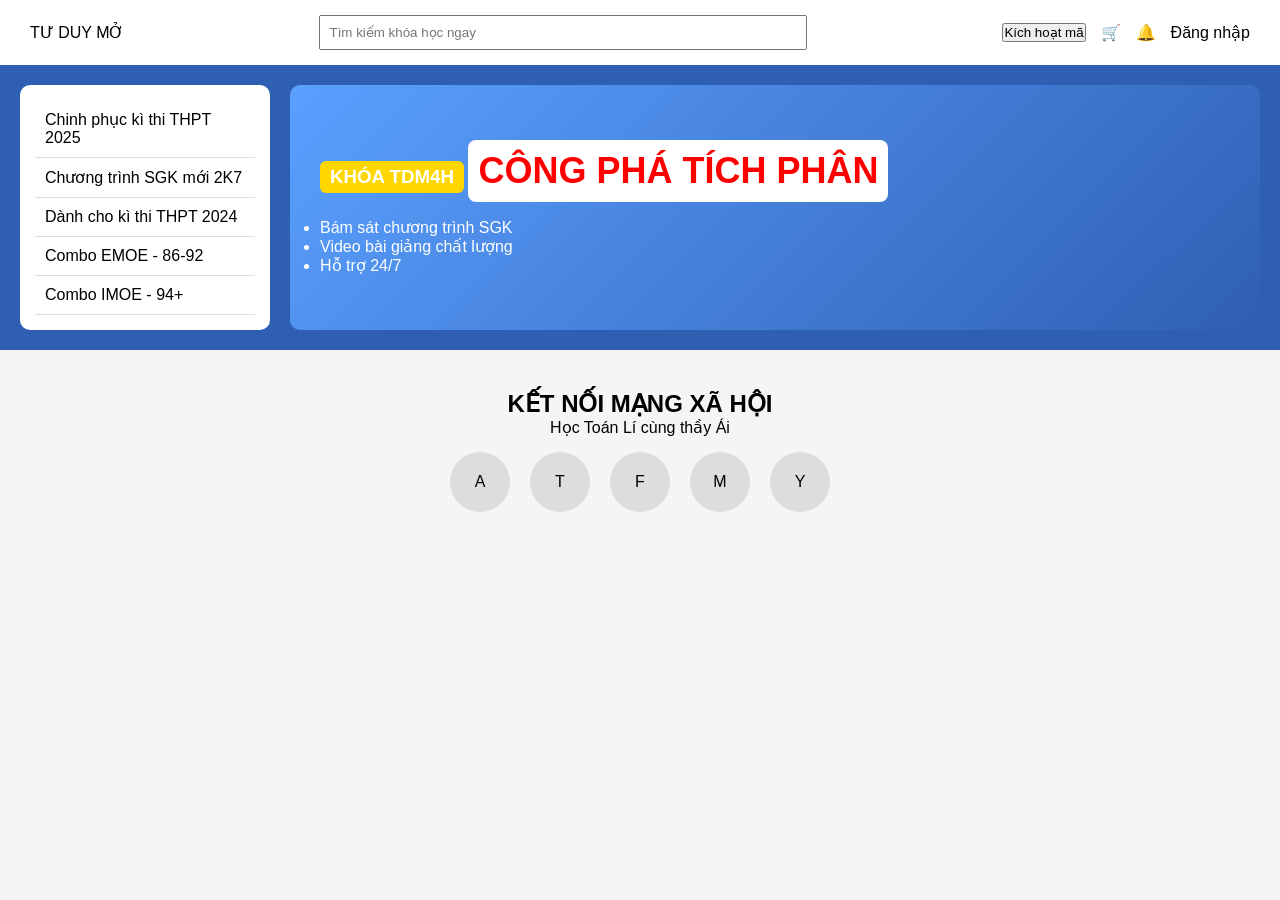
==== index.html @ 44a0c26c "Add files via upload" ====
<!DOCTYPE html>
<html lang="vi">
<head>
    <meta charset="UTF-8">
    <title>Landing Page</title>
    <link rel="stylesheet" href="style.css">
</head>
<body>

<!-- HEADER -->
<header class="header">
    <div class="logo">TƯ DUY MỞ</div>
    <input type="text" placeholder="Tìm kiếm khóa học ngay">
    <div class="actions">
        <button>Kích hoạt mã</button>
        <span>🛒</span>
        <span>🔔</span>
        <span>Đăng nhập</span>
    </div>
</header>

<!-- MAIN -->
<div class="container">

    <!-- SIDEBAR -->
    <div class="sidebar">
        <ul>
            <li>Chinh phục kì thi THPT 2025</li>
            <li>Chương trình SGK mới 2K7</li>
            <li>Dành cho kì thi THPT 2024</li>
            <li>Combo EMOE - 86-92</li>
            <li>Combo IMOE - 94+</li>
        </ul>
    </div>

    <!-- BANNER -->
    <div class="banner">
        <div class="banner-content">
            <h3>KHÓA TDM4H</h3>
            <h1>CÔNG PHÁ TÍCH PHÂN</h1>
            <ul>
                <li>Bám sát chương trình SGK</li>
                <li>Video bài giảng chất lượng</li>
                <li>Hỗ trợ 24/7</li>
            </ul>
        </div>
    </div>

</div>

<!-- SOCIAL -->
<section class="social">
    <h2>KẾT NỐI MẠNG XÃ HỘI</h2>
    <p>Học Toán Lí cùng thầy Ái</p>
    <div class="icons">
        <div class="circle">A</div>
        <div class="circle">T</div>
        <div class="circle">F</div>
        <div class="circle">M</div>
        <div class="circle">Y</div>
    </div>
</section>

</body>
</html>
---- style.css ----
* {
    margin: 0;
    padding: 0;
    box-sizing: border-box;
    font-family: Arial, sans-serif;
}

body {
    background: #f5f5f5;
}

/* HEADER */
.header {
    display: flex;
    align-items: center;
    justify-content: space-between;
    padding: 15px 30px;
    background: white;
}

.header input {
    width: 40%;
    padding: 8px;
}

.actions {
    display: flex;
    gap: 15px;
}

/* MAIN */
.container {
    display: flex;
    padding: 20px;
    background: #2f5fb3;
}

/* SIDEBAR */
.sidebar {
    width: 250px;
    background: white;
    border-radius: 10px;
    padding: 15px;
}

.sidebar ul {
    list-style: none;
}

.sidebar li {
    padding: 10px;
    border-bottom: 1px solid #ddd;
}

/* BANNER */
.banner {
    flex: 1;
    margin-left: 20px;
    border-radius: 10px;
    background: linear-gradient(135deg, #5aa0ff, #2f5fb3);
    color: white;
    padding: 30px;
    display: flex;
    align-items: center;
}

.banner-content h1 {
    font-size: 36px;
    color: red;
    background: white;
    display: inline-block;
    padding: 10px;
    border-radius: 8px;
}

.banner-content h3 {
    background: gold;
    display: inline-block;
    padding: 5px 10px;
    border-radius: 6px;
    margin-bottom: 10px;
}

.banner-content ul {
    margin-top: 15px;
}

/* SOCIAL */
.social {
    text-align: center;
    padding: 40px;
}

.icons {
    display: flex;
    justify-content: center;
    gap: 20px;
    margin-top: 15px;
}

.circle {
    width: 60px;
    height: 60px;
    background: #ddd;
    border-radius: 50%;
    display: flex;
    align-items: center;
    justify-content: center;
}
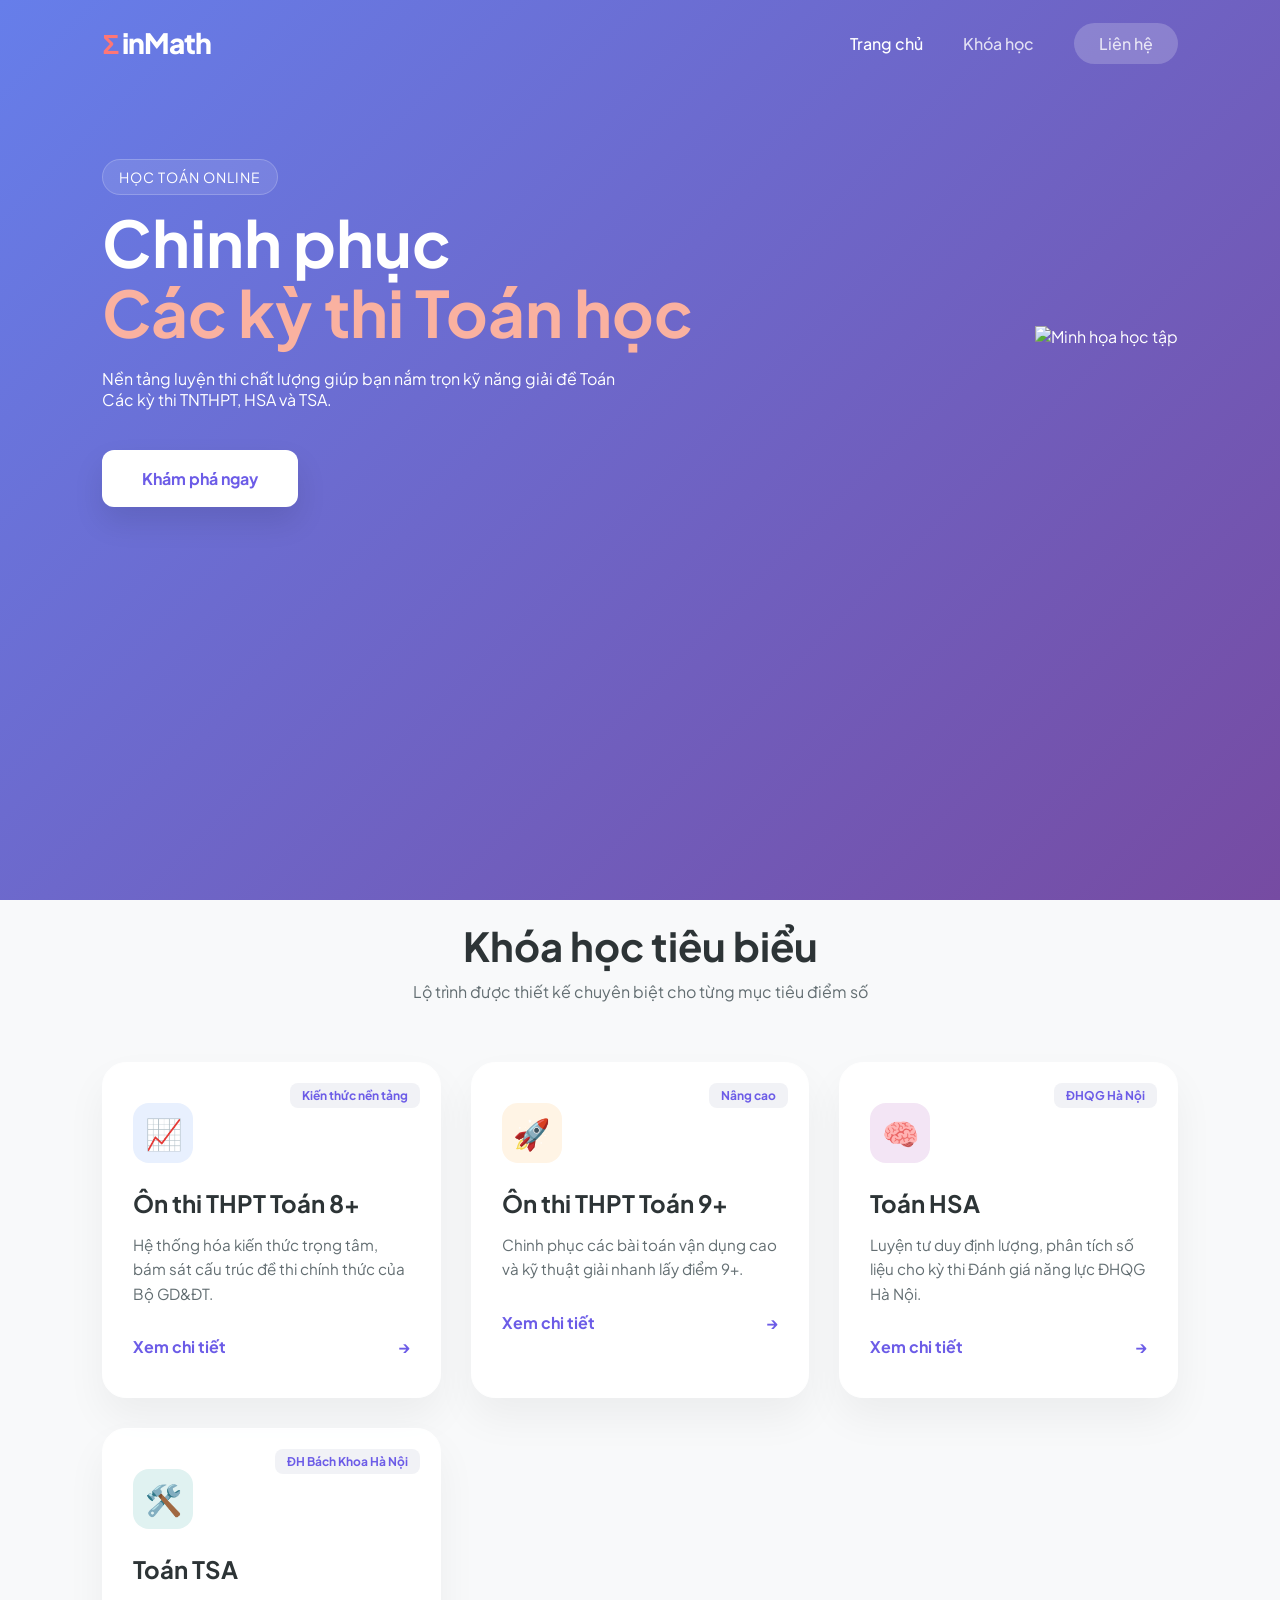
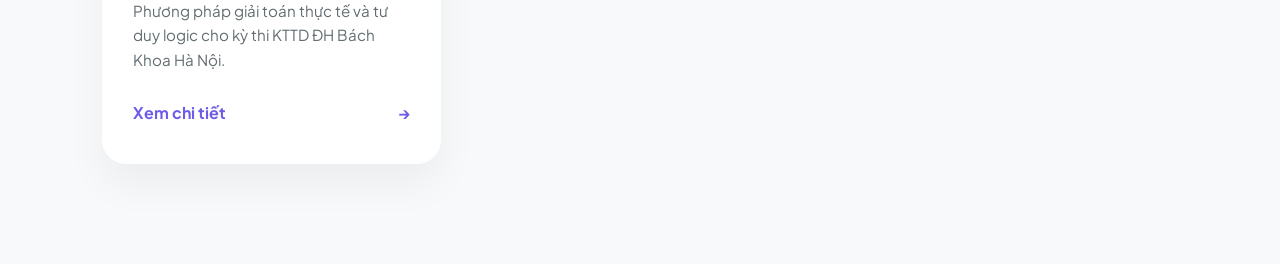
==== commit a72f12bc: "Add files via upload" ====
--- a/index.html
+++ b/index.html
@@ -2,64 +2,97 @@
 <html lang="vi">
 <head>
     <meta charset="UTF-8">
-    <title>Landing Page</title>
+    <meta name="viewport" content="width=device-width, initial-scale=1.0">
+    <title>Luyện Thi Toán - inMath</title>
     <link rel="stylesheet" href="style.css">
+    <link href="https://fonts.googleapis.com/css2?family=Plus+Jakarta+Sans:wght@300;400;600;700&display=swap" rel="stylesheet">
 </head>
 <body>
 
-<!-- HEADER -->
-<header class="header">
-    <div class="logo">TƯ DUY MỞ</div>
-    <input type="text" placeholder="Tìm kiếm khóa học ngay">
-    <div class="actions">
-        <button>Kích hoạt mã</button>
-        <span>🛒</span>
-        <span>🔔</span>
-        <span>Đăng nhập</span>
-    </div>
-</header>
+    <header>
+        <nav class="navbar">
+            <div class="logo">
+                <span class="logo-icon">Σ</span> inMath
+            </div>
+            <ul class="nav-links">
+                <li><a href="#" class="active">Trang chủ</a></li>
+                <li><a href="#courses">Khóa học</a></li>
+                <!-- <li><a href="https://www.facebook.com/groups/894687543590575" target="_blank">Group Facebook</a></li> -->
+                <li><a href="#" class="btn-contact">Liên hệ</a></li>
+            </ul>
+        </nav>
 
-<!-- MAIN -->
-<div class="container">
+        <div class="hero-section">
+            <div class="hero-content">
+                <span class="badge">Học Toán Online</span>
+                <h1>Chinh phục <br><span class="highlight">Các kỳ thi Toán học</span></h1>
+                <p>Nền tảng luyện thi chất lượng giúp bạn nắm trọn kỹ năng giải đề Toán <br>
+                    Các kỳ thi TNTHPT, HSA và TSA.</p>
+                <div class="hero-btns">
+                    <a href="#courses" class="btn-main">Khám phá ngay</a>
+                    <!-- <a href="#" class="btn-secondary">Học thử miễn phí</a> -->
+                </div>
+            </div>
+            <div class="hero-image">
+                <img src="https://static.vecteezy.com/system/resources/thumbnails/021/826/875/small/hand-drawn-math-symbols-icon-in-flat-style-mathematics-formula-illustration-on-isolated-background-school-education-sign-business-concept-vector.jpg" alt="Minh họa học tập">
+            </div>
+        </div>
+    </header>
 
-    <!-- SIDEBAR -->
-    <div class="sidebar">
-        <ul>
-            <li>Chinh phục kì thi THPT 2025</li>
-            <li>Chương trình SGK mới 2K7</li>
-            <li>Dành cho kì thi THPT 2024</li>
-            <li>Combo EMOE - 86-92</li>
-            <li>Combo IMOE - 94+</li>
-        </ul>
-    </div>
+    <main id="courses">
+        <div class="container">
+            <div class="section-title">
+                <h2>Khóa học tiêu biểu</h2>
+                <p>Lộ trình được thiết kế chuyên biệt cho từng mục tiêu điểm số</p>
+            </div>
+            
+            <div class="course-grid">
+                <a href="chitiet-8plus.html" class="course-card">
+                    <div class="card-tag">Kiến thức nền tảng</div>
+                    <div class="card-icon icon-1">📈</div>
+                    <h3>Ôn thi THPT Toán 8+</h3>
+                    <p>Hệ thống hóa kiến thức trọng tâm, bám sát cấu trúc đề thi chính thức của Bộ GD&ĐT.</p>
+                    <div class="card-footer">
+                        <span class="view-detail">Xem chi tiết</span>
+                        <span class="arrow">→</span>
+                    </div>
+                </a>
 
-    <!-- BANNER -->
-    <div class="banner">
-        <div class="banner-content">
-            <h3>KHÓA TDM4H</h3>
-            <h1>CÔNG PHÁ TÍCH PHÂN</h1>
-            <ul>
-                <li>Bám sát chương trình SGK</li>
-                <li>Video bài giảng chất lượng</li>
-                <li>Hỗ trợ 24/7</li>
-            </ul>
+                <a href="chitiet-9plus.html" class="course-card">
+                    <div class="card-tag">Nâng cao</div>
+                    <div class="card-icon icon-2">🚀</div>
+                    <h3>Ôn thi THPT Toán 9+</h3>
+                    <p>Chinh phục các bài toán vận dụng cao và kỹ thuật giải nhanh lấy điểm 9+.</p>
+                    <div class="card-footer">
+                        <span class="view-detail">Xem chi tiết</span>
+                        <span class="arrow">→</span>
+                    </div>
+                </a>
+
+                <a href="chitiet-hsa.html" class="course-card">
+                    <div class="card-tag">ĐHQG Hà Nội</div>
+                    <div class="card-icon icon-3">🧠</div>
+                    <h3>Toán HSA</h3>
+                    <p>Luyện tư duy định lượng, phân tích số liệu cho kỳ thi Đánh giá năng lực ĐHQG Hà Nội.</p>
+                    <div class="card-footer">
+                        <span class="view-detail">Xem chi tiết</span>
+                        <span class="arrow">→</span>
+                    </div>
+                </a>
+
+                <a href="chitiet-tsa.html" class="course-card">
+                    <div class="card-tag">ĐH Bách Khoa Hà Nội</div>
+                    <div class="card-icon icon-4">🛠️</div>
+                    <h3>Toán TSA</h3>
+                    <p>Phương pháp giải toán thực tế và tư duy logic cho kỳ thi KTTD ĐH Bách Khoa Hà Nội.</p>
+                    <div class="card-footer">
+                        <span class="view-detail">Xem chi tiết</span>
+                        <span class="arrow">→</span>
+                    </div>
+                </a>
+            </div>
         </div>
-    </div>
-
-</div>
-
-<!-- SOCIAL -->
-<section class="social">
-    <h2>KẾT NỐI MẠNG XÃ HỘI</h2>
-    <p>Học Toán Lí cùng thầy Ái</p>
-    <div class="icons">
-        <div class="circle">A</div>
-        <div class="circle">T</div>
-        <div class="circle">F</div>
-        <div class="circle">M</div>
-        <div class="circle">Y</div>
-    </div>
-</section>
+    </main>
 
 </body>
 </html>
--- a/style.css
+++ b/style.css
@@ -1,109 +1,246 @@
+:root {
+    --primary: #6c5ce7;
+    --secondary: #ff7675;
+    --text-dark: #2d3436;
+    --text-light: #636e72;
+    --bg-gradient: linear-gradient(135deg, #667eea 0%, #764ba2 100%);
+    --glass: rgba(255, 255, 255, 0.95);
+}
+
 * {
     margin: 0;
     padding: 0;
     box-sizing: border-box;
-    font-family: Arial, sans-serif;
+    font-family: 'Plus Jakarta Sans', sans-serif;
+    scroll-behavior: smooth;
 }
 
 body {
-    background: #f5f5f5;
-}
-
-/* HEADER */
-.header {
-    display: flex;
-    align-items: center;
+    background: #f8f9fa;
+    color: var(--text-dark);
+}
+
+header {
+    background: var(--bg-gradient);
+    min-height: 100vh;
+    color: #fff;
+    padding-bottom: 100px;
+}
+
+/* Navbar */
+.navbar {
+    display: flex;
     justify-content: space-between;
-    padding: 15px 30px;
-    background: white;
-}
-
-.header input {
-    width: 40%;
-    padding: 8px;
-}
-
-.actions {
-    display: flex;
-    gap: 15px;
-}
-
-/* MAIN */
-.container {
-    display: flex;
-    padding: 20px;
-    background: #2f5fb3;
-}
-
-/* SIDEBAR */
-.sidebar {
-    width: 250px;
-    background: white;
-    border-radius: 10px;
-    padding: 15px;
-}
-
-.sidebar ul {
+    align-items: center;
+    padding: 25px 8%;
+    position: sticky;
+    top: 0;
+    z-index: 1000;
+}
+
+.logo {
+    font-size: 28px;
+    font-weight: 800;
+    letter-spacing: -1px;
+}
+
+.logo-icon {
+    color: var(--secondary);
+}
+
+.nav-links {
     list-style: none;
-}
-
-.sidebar li {
-    padding: 10px;
-    border-bottom: 1px solid #ddd;
-}
-
-/* BANNER */
-.banner {
-    flex: 1;
-    margin-left: 20px;
-    border-radius: 10px;
-    background: linear-gradient(135deg, #5aa0ff, #2f5fb3);
-    color: white;
-    padding: 30px;
-    display: flex;
-    align-items: center;
-}
-
-.banner-content h1 {
-    font-size: 36px;
-    color: red;
-    background: white;
-    display: inline-block;
-    padding: 10px;
+    display: flex;
+    align-items: center;
+    gap: 40px;
+}
+
+.nav-links a {
+    text-decoration: none;
+    color: rgba(255,255,255,0.8);
+    font-weight: 500;
+    transition: 0.3s;
+}
+
+.nav-links a:hover, .nav-links a.active {
+    color: #fff;
+}
+
+.btn-contact {
+    background: rgba(255,255,255,0.2);
+    padding: 10px 25px;
+    border-radius: 50px;
+    backdrop-filter: blur(10px);
+}
+
+/* Hero Section */
+.hero-section {
+    display: flex;
+    align-items: center;
+    justify-content: space-between;
+    padding: 80px 8% 0;
+}
+
+.badge {
+    background: rgba(255,255,255,0.1);
+    padding: 8px 16px;
+    border-radius: 20px;
+    font-size: 14px;
+    text-transform: uppercase;
+    letter-spacing: 1px;
+    border: 1px solid rgba(255,255,255,0.2);
+}
+
+.hero-content h1 {
+    font-size: 4rem;
+    margin: 20px 0;
+    line-height: 1.1;
+}
+
+.highlight {
+    color: #fab1a0;
+}
+
+.hero-btns {
+    display: flex;
+    gap: 20px;
+    margin-top: 40px;
+}
+
+.btn-main {
+    padding: 18px 40px;
+    background: #fff;
+    color: var(--primary);
+    text-decoration: none;
+    border-radius: 12px;
+    font-weight: 700;
+    box-shadow: 0 15px 30px rgba(0,0,0,0.1);
+    transition: 0.3s;
+}
+
+.btn-secondary {
+    padding: 18px 40px;
+    border: 2px solid rgba(255,255,255,0.3);
+    color: #fff;
+    text-decoration: none;
+    border-radius: 12px;
+    font-weight: 600;
+    transition: 0.3s;
+}
+
+.btn-main:hover { transform: translateY(-5px); }
+
+.hero-image img {
+    width: 100%;
+    max-width: 550px;
+    animation: float 6s ease-in-out infinite;
+}
+
+@keyframes float {
+    0%, 100% { transform: translateY(0); }
+    50% { transform: translateY(-20px); }
+}
+
+/* Course Section */
+#courses {
+    padding: 100px 8%;
+    margin-top: -80px;
+}
+
+.section-title {
+    text-align: center;
+    margin-bottom: 60px;
+}
+
+.section-title h2 {
+    font-size: 2.5rem;
+    color: #2d3436;
+    margin-bottom: 10px;
+}
+
+.section-title p { color: var(--text-light); }
+
+.course-grid {
+    display: grid;
+    grid-template-columns: repeat(auto-fit, minmax(280px, 1fr));
+    gap: 30px;
+}
+
+.course-card {
+    background: var(--glass);
+    padding: 40px 30px;
+    border-radius: 24px;
+    text-decoration: none;
+    color: inherit;
+    position: relative;
+    transition: 0.4s cubic-bezier(0.175, 0.885, 0.32, 1.275);
+    border: 1px solid #fff;
+    box-shadow: 0 20px 40px rgba(0,0,0,0.05);
+}
+
+.card-tag {
+    position: absolute;
+    top: 20px;
+    right: 20px;
+    background: #f1f2f6;
+    padding: 5px 12px;
     border-radius: 8px;
-}
-
-.banner-content h3 {
-    background: gold;
-    display: inline-block;
-    padding: 5px 10px;
-    border-radius: 6px;
-    margin-bottom: 10px;
-}
-
-.banner-content ul {
-    margin-top: 15px;
-}
-
-/* SOCIAL */
-.social {
-    text-align: center;
-    padding: 40px;
-}
-
-.icons {
-    display: flex;
-    justify-content: center;
-    gap: 20px;
-    margin-top: 15px;
-}
-
-.circle {
+    font-size: 12px;
+    font-weight: 700;
+    color: var(--primary);
+}
+
+.card-icon {
     width: 60px;
     height: 60px;
-    background: #ddd;
-    border-radius: 50%;
     display: flex;
     align-items: center;
     justify-content: center;
+    font-size: 30px;
+    border-radius: 16px;
+    margin-bottom: 25px;
+}
+
+.icon-1 { background: #e8f0fe; }
+.icon-2 { background: #fff4e5; }
+.icon-3 { background: #f3e5f5; }
+.icon-4 { background: #e0f2f1; }
+
+.course-card h3 {
+    font-size: 1.5rem;
+    margin-bottom: 15px;
+}
+
+.course-card p {
+    color: var(--text-light);
+    line-height: 1.6;
+    font-size: 0.95rem;
+    margin-bottom: 30px;
+}
+
+.card-footer {
+    display: flex;
+    justify-content: space-between;
+    align-items: center;
+    font-weight: 700;
+    color: var(--primary);
+}
+
+.course-card:hover {
+    transform: translateY(-15px);
+    box-shadow: 0 30px 60px rgba(108, 92, 231, 0.15);
+}
+
+.course-card:hover .arrow {
+    transform: translateX(10px);
+}
+
+.arrow { transition: 0.3s; }
+
+/* Responsive */
+@media (max-width: 992px) {
+    .hero-section { flex-direction: column; text-align: center; }
+    .hero-content h1 { font-size: 3rem; }
+    .hero-btns { justify-content: center; }
+    .nav-links { display: none; }
 }
